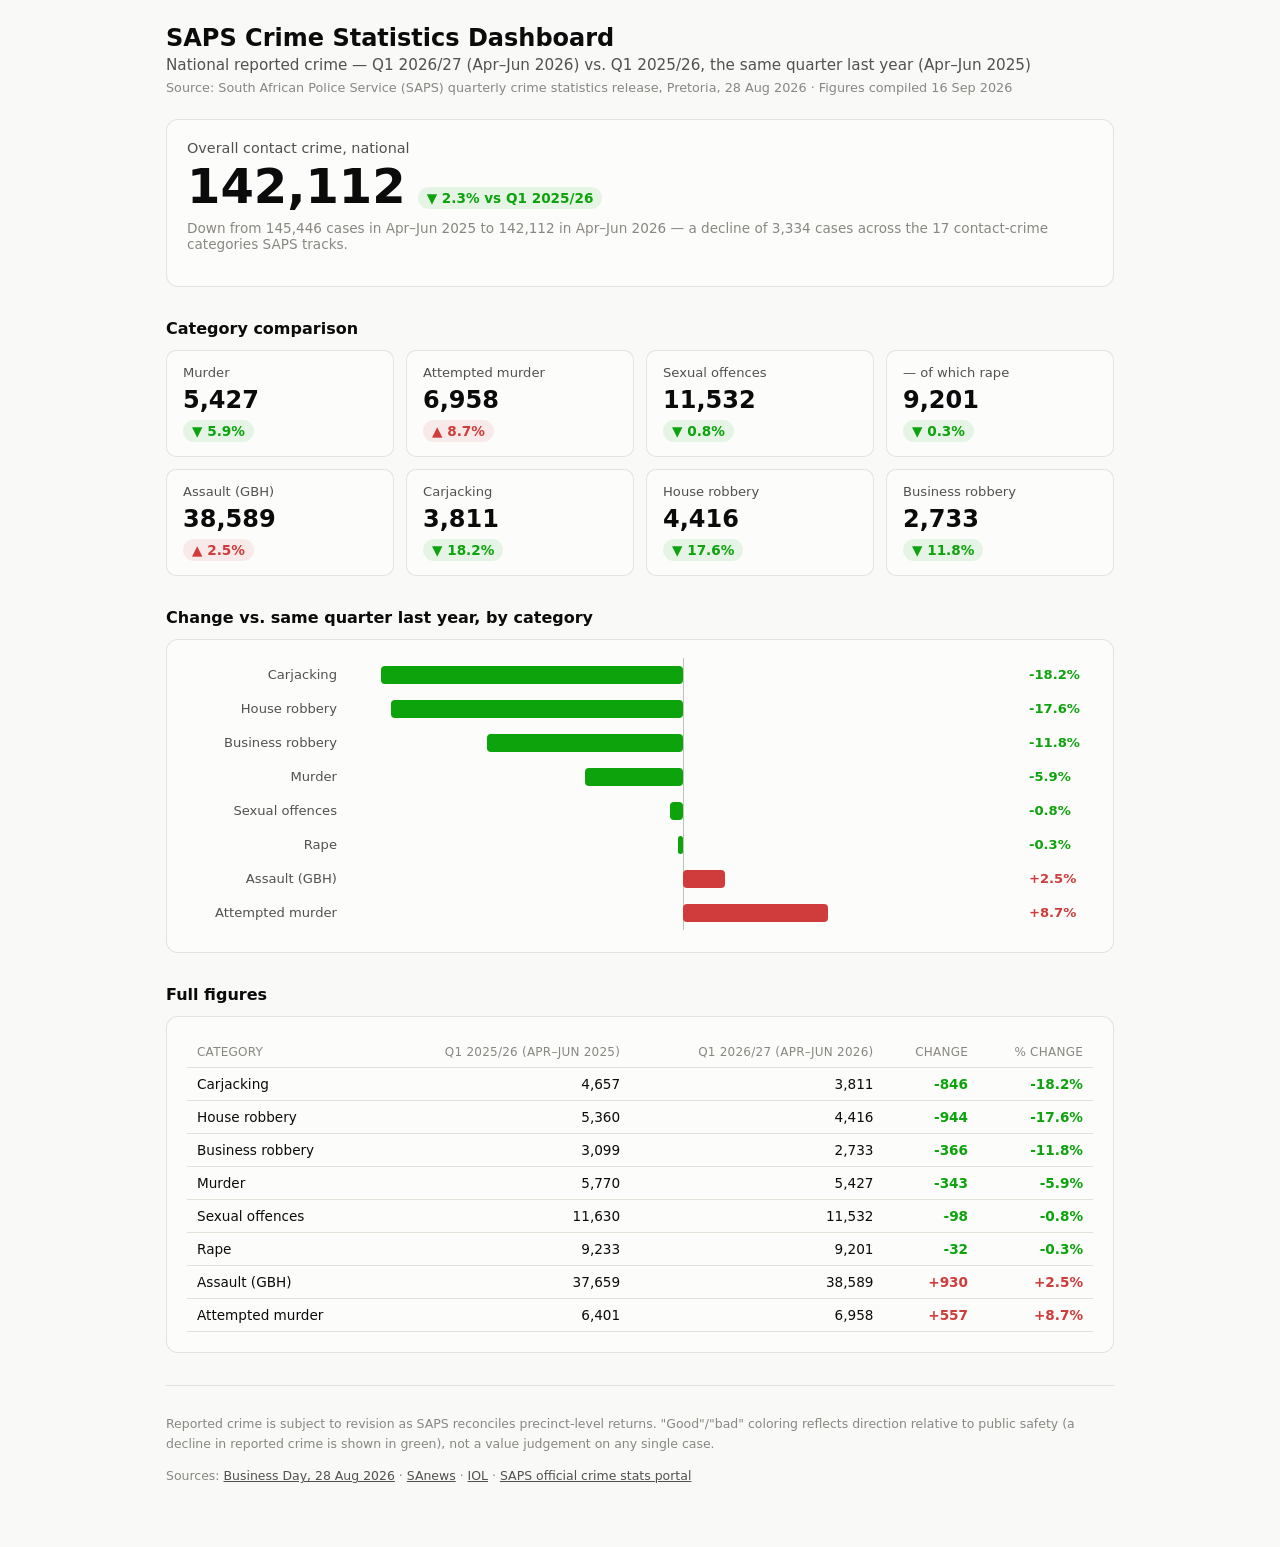
==== crime-stats-dashboard.html @ f5f505ee "Add SAPS crime statistics dashboard (Q1 2026/27 vs Q1 2025/26) Static HTML dashboard comparing natio" ====
<!DOCTYPE html>
<html lang="en">
<head>
<meta charset="UTF-8">
<meta name="viewport" content="width=device-width, initial-scale=1.0">
<title>SAPS Crime Stats Dashboard</title>
<style>
  :root {
    color-scheme: light;
    --surface-1:      #fcfcfb;
    --page-plane:     #f9f9f7;
    --text-primary:   #0b0b0b;
    --text-secondary: #52514e;
    --text-muted:     #898781;
    --gridline:       #e1e0d9;
    --baseline:       #c3c2b7;
    --border:         rgba(11,11,11,0.10);
    --good:           #0ca30c;
    --good-bg:        rgba(12,163,12,0.09);
    --critical:       #d03b3b;
    --critical-bg:    rgba(208,59,59,0.09);
    --accent:         #2a78d6;
  }
  @media (prefers-color-scheme: dark) {
    :root:where(:not([data-theme="light"])) {
      color-scheme: dark;
      --surface-1:      #1a1a19;
      --page-plane:     #0d0d0d;
      --text-primary:   #ffffff;
      --text-secondary: #c3c2b7;
      --text-muted:     #898781;
      --gridline:       #2c2c2a;
      --baseline:       #383835;
      --border:         rgba(255,255,255,0.10);
      --good:           #0ca30c;
      --good-bg:        rgba(12,163,12,0.14);
      --critical:       #e66767;
      --critical-bg:    rgba(230,103,103,0.14);
      --accent:         #3987e5;
    }
  }
  :root[data-theme="dark"] {
    color-scheme: dark;
    --surface-1:      #1a1a19;
    --page-plane:     #0d0d0d;
    --text-primary:   #ffffff;
    --text-secondary: #c3c2b7;
    --text-muted:     #898781;
    --gridline:       #2c2c2a;
    --baseline:       #383835;
    --border:         rgba(255,255,255,0.10);
    --good:           #0ca30c;
    --good-bg:        rgba(12,163,12,0.14);
    --critical:       #e66767;
    --critical-bg:    rgba(230,103,103,0.14);
    --accent:         #3987e5;
  }

  * { box-sizing: border-box; }
  body {
    margin: 0;
    background: var(--page-plane);
    color: var(--text-primary);
    font-family: system-ui, -apple-system, "Segoe UI", sans-serif;
    -webkit-font-smoothing: antialiased;
  }
  .wrap {
    max-width: 980px;
    margin: 0 auto;
    padding: 24px 16px 48px;
  }
  header { margin-bottom: 24px; }
  h1 { font-size: 1.5rem; font-weight: 600; margin: 0 0 4px; }
  .subtitle { color: var(--text-secondary); font-size: 0.95rem; margin: 0; }
  .meta { color: var(--text-muted); font-size: 0.8rem; margin-top: 6px; }

  .card {
    background: var(--surface-1);
    border: 1px solid var(--border);
    border-radius: 12px;
    padding: 20px;
    margin-bottom: 20px;
  }

  .hero-label { color: var(--text-secondary); font-size: 0.9rem; margin: 0 0 6px; }
  .hero-value { font-size: 3rem; font-weight: 600; line-height: 1; margin: 0; }
  .hero-row { display: flex; align-items: baseline; gap: 12px; flex-wrap: wrap; }
  .badge {
    display: inline-flex;
    align-items: center;
    gap: 4px;
    font-size: 0.85rem;
    font-weight: 600;
    padding: 3px 9px;
    border-radius: 999px;
  }
  .badge.good { color: var(--good); background: var(--good-bg); }
  .badge.critical { color: var(--critical); background: var(--critical-bg); }
  .hero-note { color: var(--text-muted); font-size: 0.85rem; margin-top: 10px; }

  .section-title {
    font-size: 1rem;
    font-weight: 600;
    margin: 32px 0 12px;
  }

  .tile-grid {
    display: grid;
    grid-template-columns: repeat(auto-fit, minmax(200px, 1fr));
    gap: 12px;
  }
  .tile {
    background: var(--surface-1);
    border: 1px solid var(--border);
    border-radius: 10px;
    padding: 14px 16px;
  }
  .tile-label { font-size: 0.82rem; color: var(--text-secondary); margin: 0 0 6px; }
  .tile-value { font-size: 1.5rem; font-weight: 600; margin: 0 0 6px; }

  .chart-card { overflow-x: auto; }
  .bar-row {
    display: grid;
    grid-template-columns: 150px 1fr 64px;
    align-items: center;
    gap: 10px;
    min-height: 30px;
    margin-bottom: 4px;
  }
  .bar-row .cat {
    font-size: 0.82rem;
    color: var(--text-secondary);
    text-align: right;
    white-space: nowrap;
    overflow: hidden;
    text-overflow: ellipsis;
  }
  .bar-track {
    position: relative;
    height: 22px;
    background: transparent;
  }
  .bar-baseline {
    position: absolute;
    left: 50%;
    top: -6px;
    bottom: -6px;
    width: 1px;
    background: var(--baseline);
  }
  .bar-fill {
    position: absolute;
    top: 2px;
    bottom: 2px;
    border-radius: 4px;
  }
  .bar-fill.good { background: var(--good); }
  .bar-fill.critical { background: var(--critical); }
  .bar-row .pct {
    font-size: 0.82rem;
    font-weight: 600;
    font-variant-numeric: tabular-nums;
  }
  .pct.good { color: var(--good); }
  .pct.critical { color: var(--critical); }

  table {
    width: 100%;
    border-collapse: collapse;
    font-size: 0.85rem;
  }
  th, td {
    text-align: right;
    padding: 8px 10px;
    border-bottom: 1px solid var(--gridline);
    font-variant-numeric: tabular-nums;
  }
  th:first-child, td:first-child { text-align: left; font-variant-numeric: normal; }
  th {
    color: var(--text-muted);
    font-weight: 500;
    font-size: 0.75rem;
    text-transform: uppercase;
    letter-spacing: 0.02em;
  }
  td.dir-good { color: var(--good); font-weight: 600; }
  td.dir-critical { color: var(--critical); font-weight: 600; }

  footer {
    margin-top: 32px;
    padding-top: 16px;
    border-top: 1px solid var(--gridline);
    color: var(--text-muted);
    font-size: 0.78rem;
    line-height: 1.6;
  }
  footer a { color: var(--text-secondary); }
</style>
</head>
<body>
<div class="wrap">
  <header>
    <h1>SAPS Crime Statistics Dashboard</h1>
    <p class="subtitle">National reported crime — Q1 2026/27 (Apr–Jun 2026) vs. Q1 2025/26, the same quarter last year (Apr–Jun 2025)</p>
    <p class="meta">Source: South African Police Service (SAPS) quarterly crime statistics release, Pretoria, 28 Aug 2026 · Figures compiled 16 Sep 2026</p>
  </header>

  <div class="card">
    <p class="hero-label">Overall contact crime, national</p>
    <div class="hero-row">
      <p class="hero-value">142,112</p>
      <span class="badge good">▼ 2.3% vs Q1 2025/26</span>
    </div>
    <p class="hero-note">Down from 145,446 cases in Apr–Jun 2025 to 142,112 in Apr–Jun 2026 — a decline of 3,334 cases across the 17 contact-crime categories SAPS tracks.</p>
  </div>

  <p class="section-title">Category comparison</p>
  <div class="tile-grid">
    <div class="tile">
      <p class="tile-label">Murder</p>
      <p class="tile-value">5,427</p>
      <span class="badge good">▼ 5.9%</span>
    </div>
    <div class="tile">
      <p class="tile-label">Attempted murder</p>
      <p class="tile-value">6,958</p>
      <span class="badge critical">▲ 8.7%</span>
    </div>
    <div class="tile">
      <p class="tile-label">Sexual offences</p>
      <p class="tile-value">11,532</p>
      <span class="badge good">▼ 0.8%</span>
    </div>
    <div class="tile">
      <p class="tile-label">— of which rape</p>
      <p class="tile-value">9,201</p>
      <span class="badge good">▼ 0.3%</span>
    </div>
    <div class="tile">
      <p class="tile-label">Assault (GBH)</p>
      <p class="tile-value">38,589</p>
      <span class="badge critical">▲ 2.5%</span>
    </div>
    <div class="tile">
      <p class="tile-label">Carjacking</p>
      <p class="tile-value">3,811</p>
      <span class="badge good">▼ 18.2%</span>
    </div>
    <div class="tile">
      <p class="tile-label">House robbery</p>
      <p class="tile-value">4,416</p>
      <span class="badge good">▼ 17.6%</span>
    </div>
    <div class="tile">
      <p class="tile-label">Business robbery</p>
      <p class="tile-value">2,733</p>
      <span class="badge good">▼ 11.8%</span>
    </div>
  </div>

  <p class="section-title">Change vs. same quarter last year, by category</p>
  <div class="card chart-card" role="img" aria-label="Diverging bar chart of percentage change in each crime category, Q1 2026/27 vs Q1 2025/26. Carjacking down 18.2%, house robbery down 17.6%, business robbery down 11.8%, murder down 5.9%, sexual offences down 0.8%, rape down 0.3%, assault GBH up 2.5%, attempted murder up 8.7%.">
    <div id="chart"></div>
  </div>

  <p class="section-title">Full figures</p>
  <div class="card" style="overflow-x:auto;">
    <table>
      <thead>
        <tr>
          <th>Category</th>
          <th>Q1 2025/26 (Apr–Jun 2025)</th>
          <th>Q1 2026/27 (Apr–Jun 2026)</th>
          <th>Change</th>
          <th>% change</th>
        </tr>
      </thead>
      <tbody id="table-body"></tbody>
    </table>
  </div>

  <footer>
    <p>Reported crime is subject to revision as SAPS reconciles precinct-level returns. "Good"/"bad" coloring reflects direction relative to public safety (a decline in reported crime is shown in green), not a value judgement on any single case.</p>
    <p>Sources:
      <a href="https://www.businessday.co.za/news/2026-08-28-murder-cases-fall-by-59-in-first-quarter/" target="_blank" rel="noopener">Business Day, 28 Aug 2026</a> ·
      <a href="https://www.sanews.gov.za/south-africa/crime-stats-show-areas-progress-criminal-threats-remain" target="_blank" rel="noopener">SAnews</a> ·
      <a href="https://iol.co.za/news/south-africa/kwazulu-natal/2026-08-28-saps-crime-stats-carjackings-and-robberies-decline-gbvf-rises/" target="_blank" rel="noopener">IOL</a> ·
      <a href="https://www.saps.gov.za/services/crimestats.php" target="_blank" rel="noopener">SAPS official crime stats portal</a>
    </p>
  </footer>
</div>

<script>
  var data = [
    { cat: "Carjacking",        q1: 4657,  q2: 3811,  pct: -18.2, dir: "good" },
    { cat: "House robbery",     q1: 5360,  q2: 4416,  pct: -17.6, dir: "good" },
    { cat: "Business robbery",  q1: 3099,  q2: 2733,  pct: -11.8, dir: "good" },
    { cat: "Murder",            q1: 5770,  q2: 5427,  pct: -5.9,  dir: "good" },
    { cat: "Sexual offences",   q1: 11630, q2: 11532, pct: -0.8,  dir: "good" },
    { cat: "Rape",              q1: 9233,  q2: 9201,  pct: -0.3,  dir: "good" },
    { cat: "Assault (GBH)",     q1: 37659, q2: 38589, pct: 2.5,   dir: "critical" },
    { cat: "Attempted murder",  q1: 6401,  q2: 6958,  pct: 8.7,   dir: "critical" }
  ];

  var maxAbs = Math.max.apply(null, data.map(function (d) { return Math.abs(d.pct); }));
  var chart = document.getElementById("chart");
  var tbody = document.getElementById("table-body");

  data.forEach(function (d) {
    var halfWidth = (Math.abs(d.pct) / maxAbs) * 45;
    var row = document.createElement("div");
    row.className = "bar-row";

    var cat = document.createElement("div");
    cat.className = "cat";
    cat.textContent = d.cat;
    row.appendChild(cat);

    var track = document.createElement("div");
    track.className = "bar-track";

    var baseline = document.createElement("div");
    baseline.className = "bar-baseline";
    track.appendChild(baseline);

    var fill = document.createElement("div");
    fill.className = "bar-fill " + d.dir;
    if (d.pct < 0) {
      fill.style.right = "50%";
      fill.style.width = halfWidth + "%";
    } else {
      fill.style.left = "50%";
      fill.style.width = halfWidth + "%";
    }
    track.appendChild(fill);
    row.appendChild(track);

    var pct = document.createElement("div");
    pct.className = "pct " + d.dir;
    pct.textContent = (d.pct > 0 ? "+" : "") + d.pct.toFixed(1) + "%";
    row.appendChild(pct);

    chart.appendChild(row);

    var tr = document.createElement("tr");
    tr.innerHTML =
      "<td>" + d.cat + "</td>" +
      "<td>" + d.q1.toLocaleString("en-ZA") + "</td>" +
      "<td>" + d.q2.toLocaleString("en-ZA") + "</td>" +
      "<td class='dir-" + d.dir + "'>" + (d.q2 - d.q1 >= 0 ? "+" : "") + (d.q2 - d.q1).toLocaleString("en-ZA") + "</td>" +
      "<td class='dir-" + d.dir + "'>" + (d.pct > 0 ? "+" : "") + d.pct.toFixed(1) + "%</td>";
    tbody.appendChild(tr);
  });
</script>
</body>
</html>
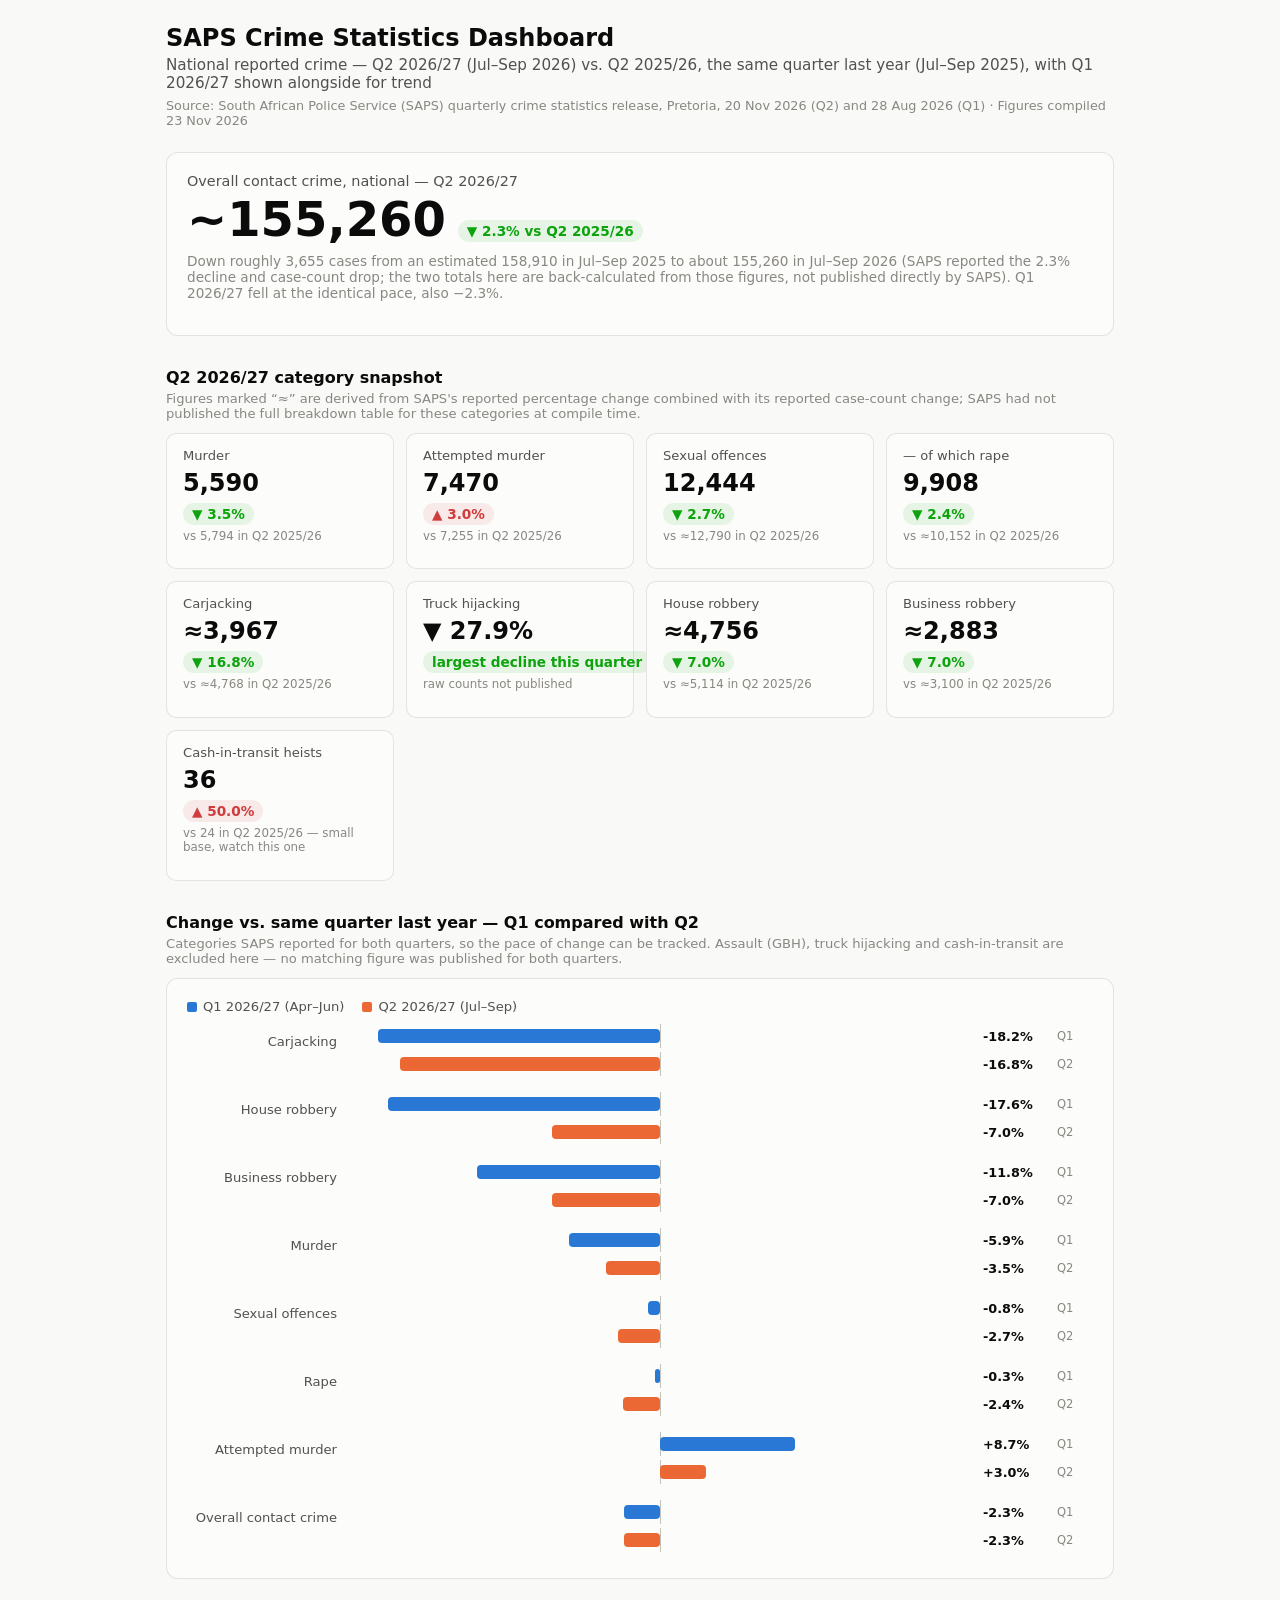
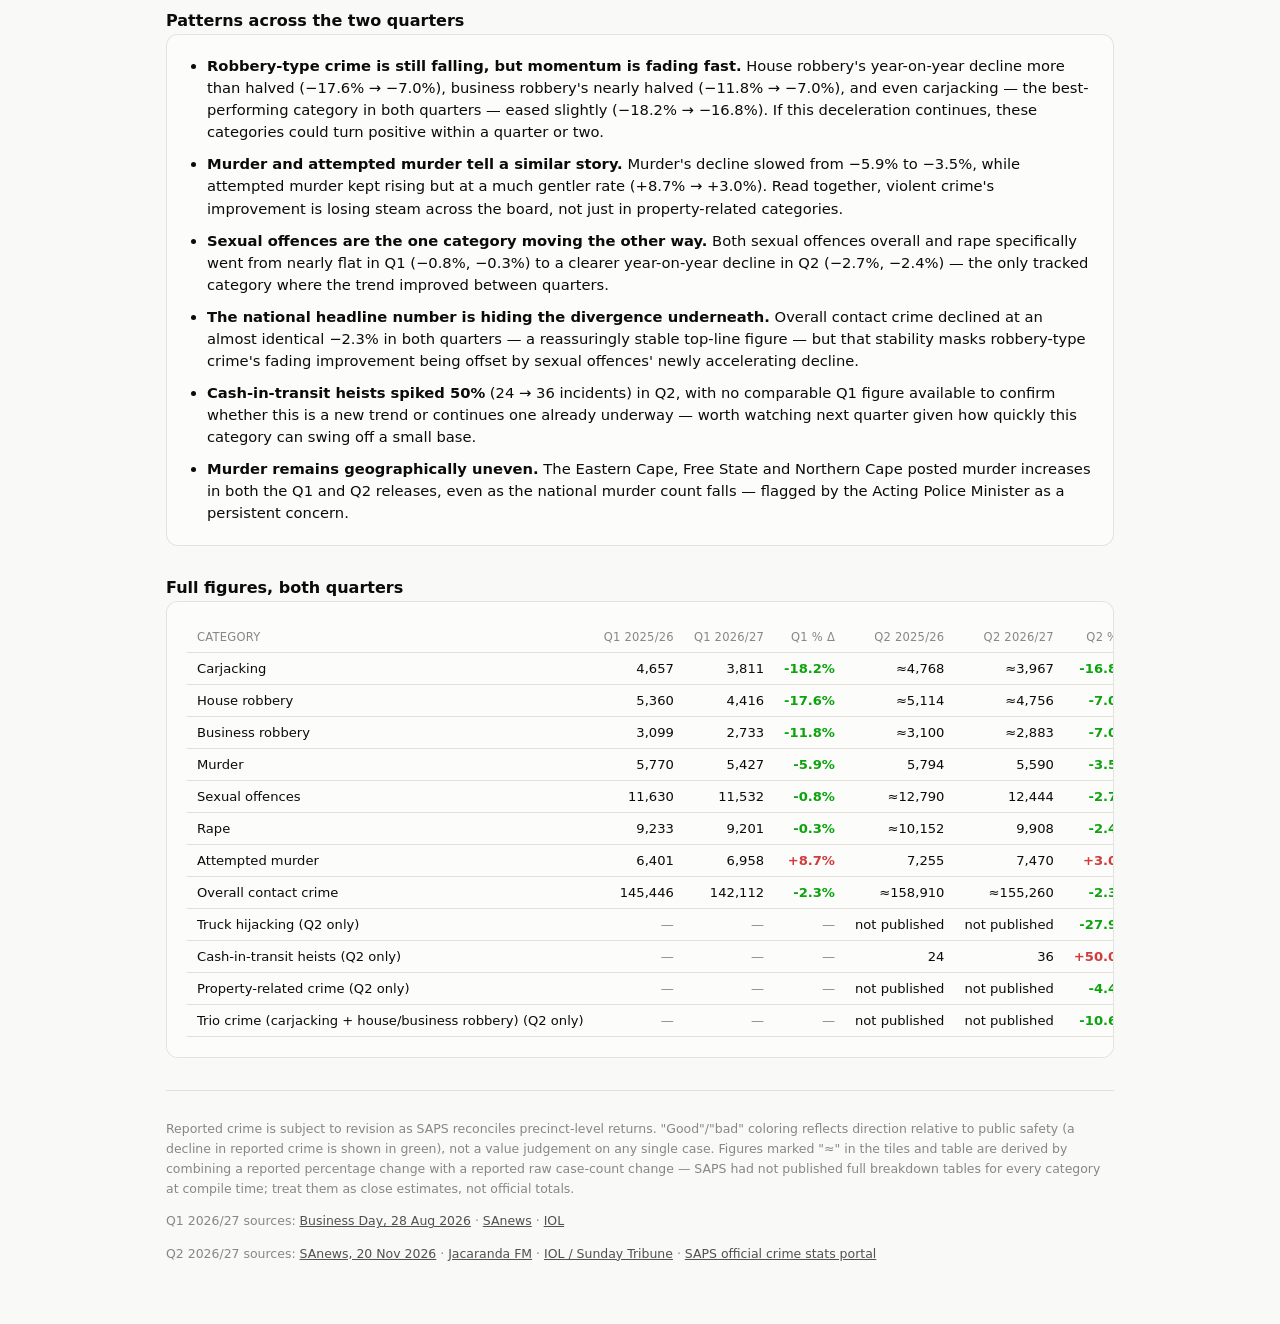
==== commit 9c2701d2: "Add Q2 2026/27 crime stats and quarter-over-quarter pattern analysis Updates the dashboard with SAPS" ====
--- a/crime-stats-dashboard.html
+++ b/crime-stats-dashboard.html
@@ -19,7 +19,8 @@
     --good-bg:        rgba(12,163,12,0.09);
     --critical:       #d03b3b;
     --critical-bg:    rgba(208,59,59,0.09);
-    --accent:         #2a78d6;
+    --series-q1:       #2a78d6;
+    --series-q2:       #eb6834;
   }
   @media (prefers-color-scheme: dark) {
     :root:where(:not([data-theme="light"])) {
@@ -36,7 +37,8 @@
       --good-bg:        rgba(12,163,12,0.14);
       --critical:       #e66767;
       --critical-bg:    rgba(230,103,103,0.14);
-      --accent:         #3987e5;
+      --series-q1:       #3987e5;
+      --series-q2:       #d95926;
     }
   }
   :root[data-theme="dark"] {
@@ -53,7 +55,8 @@
     --good-bg:        rgba(12,163,12,0.14);
     --critical:       #e66767;
     --critical-bg:    rgba(230,103,103,0.14);
-    --accent:         #3987e5;
+    --series-q1:       #3987e5;
+    --series-q2:       #d95926;
   }
 
   * { box-sizing: border-box; }
@@ -93,6 +96,7 @@
     font-weight: 600;
     padding: 3px 9px;
     border-radius: 999px;
+    white-space: nowrap;
   }
   .badge.good { color: var(--good); background: var(--good-bg); }
   .badge.critical { color: var(--critical); background: var(--critical-bg); }
@@ -101,8 +105,9 @@
   .section-title {
     font-size: 1rem;
     font-weight: 600;
-    margin: 32px 0 12px;
-  }
+    margin: 32px 0 4px;
+  }
+  .section-note { color: var(--text-muted); font-size: 0.82rem; margin: 0 0 12px; }
 
   .tile-grid {
     display: grid;
@@ -117,74 +122,102 @@
   }
   .tile-label { font-size: 0.82rem; color: var(--text-secondary); margin: 0 0 6px; }
   .tile-value { font-size: 1.5rem; font-weight: 600; margin: 0 0 6px; }
+  .tile-sub { color: var(--text-muted); font-size: 0.74rem; margin-top: 4px; }
+
+  .legend {
+    display: flex;
+    gap: 18px;
+    font-size: 0.82rem;
+    color: var(--text-secondary);
+    margin-bottom: 14px;
+  }
+  .legend-item { display: flex; align-items: center; gap: 6px; }
+  .legend-swatch { width: 10px; height: 10px; border-radius: 2px; }
+  .legend-swatch.q1 { background: var(--series-q1); }
+  .legend-swatch.q2 { background: var(--series-q2); }
 
   .chart-card { overflow-x: auto; }
-  .bar-row {
+  .bar-group { margin-bottom: 14px; }
+  .bar-group:last-child { margin-bottom: 0; }
+  .bar-line {
     display: grid;
-    grid-template-columns: 150px 1fr 64px;
+    grid-template-columns: 150px 1fr 64px 36px;
     align-items: center;
     gap: 10px;
-    min-height: 30px;
-    margin-bottom: 4px;
-  }
-  .bar-row .cat {
+    min-height: 22px;
+  }
+  .bar-line + .bar-line { margin-top: 2px; }
+  .bar-line .cat {
     font-size: 0.82rem;
     color: var(--text-secondary);
     text-align: right;
     white-space: nowrap;
     overflow: hidden;
     text-overflow: ellipsis;
-  }
+    grid-row: span 2;
+    align-self: center;
+  }
+  .bar-line.second .cat { visibility: hidden; }
   .bar-track {
     position: relative;
-    height: 22px;
-    background: transparent;
+    height: 16px;
   }
   .bar-baseline {
     position: absolute;
     left: 50%;
-    top: -6px;
-    bottom: -6px;
+    top: -4px;
+    bottom: -4px;
     width: 1px;
     background: var(--baseline);
   }
   .bar-fill {
     position: absolute;
-    top: 2px;
-    bottom: 2px;
+    top: 1px;
+    bottom: 1px;
     border-radius: 4px;
   }
-  .bar-fill.good { background: var(--good); }
-  .bar-fill.critical { background: var(--critical); }
-  .bar-row .pct {
-    font-size: 0.82rem;
+  .bar-fill.q1 { background: var(--series-q1); }
+  .bar-fill.q2 { background: var(--series-q2); }
+  .bar-line .pct {
+    font-size: 0.8rem;
     font-weight: 600;
     font-variant-numeric: tabular-nums;
-  }
-  .pct.good { color: var(--good); }
-  .pct.critical { color: var(--critical); }
+    color: var(--text-primary);
+  }
+  .bar-line .tag {
+    font-size: 0.72rem;
+    color: var(--text-muted);
+  }
+
+  .analysis ul { margin: 0; padding-left: 20px; }
+  .analysis li { margin-bottom: 10px; line-height: 1.5; font-size: 0.92rem; }
+  .analysis li:last-child { margin-bottom: 0; }
+  .analysis strong { color: var(--text-primary); }
 
   table {
     width: 100%;
     border-collapse: collapse;
-    font-size: 0.85rem;
+    font-size: 0.82rem;
   }
   th, td {
     text-align: right;
     padding: 8px 10px;
     border-bottom: 1px solid var(--gridline);
     font-variant-numeric: tabular-nums;
+    white-space: nowrap;
   }
   th:first-child, td:first-child { text-align: left; font-variant-numeric: normal; }
   th {
     color: var(--text-muted);
     font-weight: 500;
-    font-size: 0.75rem;
+    font-size: 0.72rem;
     text-transform: uppercase;
     letter-spacing: 0.02em;
   }
+  th.grp-q1, th.grp-q2 { border-bottom-color: var(--gridline); }
   td.dir-good { color: var(--good); font-weight: 600; }
   td.dir-critical { color: var(--critical); font-weight: 600; }
+  td.na { color: var(--text-muted); font-weight: 400; }
 
   footer {
     margin-top: 32px;
@@ -201,78 +234,112 @@
 <div class="wrap">
   <header>
     <h1>SAPS Crime Statistics Dashboard</h1>
-    <p class="subtitle">National reported crime — Q1 2026/27 (Apr–Jun 2026) vs. Q1 2025/26, the same quarter last year (Apr–Jun 2025)</p>
-    <p class="meta">Source: South African Police Service (SAPS) quarterly crime statistics release, Pretoria, 28 Aug 2026 · Figures compiled 16 Sep 2026</p>
+    <p class="subtitle">National reported crime — Q2 2026/27 (Jul–Sep 2026) vs. Q2 2025/26, the same quarter last year (Jul–Sep 2025), with Q1 2026/27 shown alongside for trend</p>
+    <p class="meta">Source: South African Police Service (SAPS) quarterly crime statistics release, Pretoria, 20 Nov 2026 (Q2) and 28 Aug 2026 (Q1) · Figures compiled 23 Nov 2026</p>
   </header>
 
   <div class="card">
-    <p class="hero-label">Overall contact crime, national</p>
+    <p class="hero-label">Overall contact crime, national — Q2 2026/27</p>
     <div class="hero-row">
-      <p class="hero-value">142,112</p>
-      <span class="badge good">▼ 2.3% vs Q1 2025/26</span>
-    </div>
-    <p class="hero-note">Down from 145,446 cases in Apr–Jun 2025 to 142,112 in Apr–Jun 2026 — a decline of 3,334 cases across the 17 contact-crime categories SAPS tracks.</p>
+      <p class="hero-value">~155,260</p>
+      <span class="badge good">▼ 2.3% vs Q2 2025/26</span>
+    </div>
+    <p class="hero-note">Down roughly 3,655 cases from an estimated 158,910 in Jul–Sep 2025 to about 155,260 in Jul–Sep 2026 (SAPS reported the 2.3% decline and case-count drop; the two totals here are back-calculated from those figures, not published directly by SAPS). Q1 2026/27 fell at the identical pace, also −2.3%.</p>
   </div>
 
-  <p class="section-title">Category comparison</p>
+  <p class="section-title">Q2 2026/27 category snapshot</p>
+  <p class="section-note">Figures marked “≈” are derived from SAPS's reported percentage change combined with its reported case-count change; SAPS had not published the full breakdown table for these categories at compile time.</p>
   <div class="tile-grid">
     <div class="tile">
       <p class="tile-label">Murder</p>
-      <p class="tile-value">5,427</p>
-      <span class="badge good">▼ 5.9%</span>
+      <p class="tile-value">5,590</p>
+      <span class="badge good">▼ 3.5%</span>
+      <p class="tile-sub">vs 5,794 in Q2 2025/26</p>
     </div>
     <div class="tile">
       <p class="tile-label">Attempted murder</p>
-      <p class="tile-value">6,958</p>
-      <span class="badge critical">▲ 8.7%</span>
+      <p class="tile-value">7,470</p>
+      <span class="badge critical">▲ 3.0%</span>
+      <p class="tile-sub">vs 7,255 in Q2 2025/26</p>
     </div>
     <div class="tile">
       <p class="tile-label">Sexual offences</p>
-      <p class="tile-value">11,532</p>
-      <span class="badge good">▼ 0.8%</span>
+      <p class="tile-value">12,444</p>
+      <span class="badge good">▼ 2.7%</span>
+      <p class="tile-sub">vs ≈12,790 in Q2 2025/26</p>
     </div>
     <div class="tile">
       <p class="tile-label">— of which rape</p>
-      <p class="tile-value">9,201</p>
-      <span class="badge good">▼ 0.3%</span>
-    </div>
-    <div class="tile">
-      <p class="tile-label">Assault (GBH)</p>
-      <p class="tile-value">38,589</p>
-      <span class="badge critical">▲ 2.5%</span>
+      <p class="tile-value">9,908</p>
+      <span class="badge good">▼ 2.4%</span>
+      <p class="tile-sub">vs ≈10,152 in Q2 2025/26</p>
     </div>
     <div class="tile">
       <p class="tile-label">Carjacking</p>
-      <p class="tile-value">3,811</p>
-      <span class="badge good">▼ 18.2%</span>
+      <p class="tile-value">≈3,967</p>
+      <span class="badge good">▼ 16.8%</span>
+      <p class="tile-sub">vs ≈4,768 in Q2 2025/26</p>
+    </div>
+    <div class="tile">
+      <p class="tile-label">Truck hijacking</p>
+      <p class="tile-value">▼ 27.9%</p>
+      <span class="badge good">largest decline this quarter</span>
+      <p class="tile-sub">raw counts not published</p>
     </div>
     <div class="tile">
       <p class="tile-label">House robbery</p>
-      <p class="tile-value">4,416</p>
-      <span class="badge good">▼ 17.6%</span>
+      <p class="tile-value">≈4,756</p>
+      <span class="badge good">▼ 7.0%</span>
+      <p class="tile-sub">vs ≈5,114 in Q2 2025/26</p>
     </div>
     <div class="tile">
       <p class="tile-label">Business robbery</p>
-      <p class="tile-value">2,733</p>
-      <span class="badge good">▼ 11.8%</span>
+      <p class="tile-value">≈2,883</p>
+      <span class="badge good">▼ 7.0%</span>
+      <p class="tile-sub">vs ≈3,100 in Q2 2025/26</p>
+    </div>
+    <div class="tile">
+      <p class="tile-label">Cash-in-transit heists</p>
+      <p class="tile-value">36</p>
+      <span class="badge critical">▲ 50.0%</span>
+      <p class="tile-sub">vs 24 in Q2 2025/26 — small base, watch this one</p>
     </div>
   </div>
 
-  <p class="section-title">Change vs. same quarter last year, by category</p>
-  <div class="card chart-card" role="img" aria-label="Diverging bar chart of percentage change in each crime category, Q1 2026/27 vs Q1 2025/26. Carjacking down 18.2%, house robbery down 17.6%, business robbery down 11.8%, murder down 5.9%, sexual offences down 0.8%, rape down 0.3%, assault GBH up 2.5%, attempted murder up 8.7%.">
+  <p class="section-title">Change vs. same quarter last year — Q1 compared with Q2</p>
+  <p class="section-note">Categories SAPS reported for both quarters, so the pace of change can be tracked. Assault (GBH), truck hijacking and cash-in-transit are excluded here — no matching figure was published for both quarters.</p>
+  <div class="card chart-card" role="img" aria-label="Grouped diverging bar chart comparing percentage change versus the same quarter a year earlier, for Q1 2026/27 and Q2 2026/27, across eight crime categories. In most categories the decline eased between Q1 and Q2: carjacking -18.2% to -16.8%, house robbery -17.6% to -7.0%, business robbery -11.8% to -7.0%, murder -5.9% to -3.5%, attempted murder's increase slowed from +8.7% to +3.0%, and overall contact crime held steady at -2.3% both quarters. Sexual offences and rape moved the other way, from near-flat in Q1 to a clearer decline in Q2.">
+    <div class="legend">
+      <span class="legend-item"><span class="legend-swatch q1"></span>Q1 2026/27 (Apr–Jun)</span>
+      <span class="legend-item"><span class="legend-swatch q2"></span>Q2 2026/27 (Jul–Sep)</span>
+    </div>
     <div id="chart"></div>
   </div>
 
-  <p class="section-title">Full figures</p>
+  <p class="section-title">Patterns across the two quarters</p>
+  <div class="card analysis">
+    <ul>
+      <li><strong>Robbery-type crime is still falling, but momentum is fading fast.</strong> House robbery's year-on-year decline more than halved (−17.6% → −7.0%), business robbery's nearly halved (−11.8% → −7.0%), and even carjacking — the best-performing category in both quarters — eased slightly (−18.2% → −16.8%). If this deceleration continues, these categories could turn positive within a quarter or two.</li>
+      <li><strong>Murder and attempted murder tell a similar story.</strong> Murder's decline slowed from −5.9% to −3.5%, while attempted murder kept rising but at a much gentler rate (+8.7% → +3.0%). Read together, violent crime's improvement is losing steam across the board, not just in property-related categories.</li>
+      <li><strong>Sexual offences are the one category moving the other way.</strong> Both sexual offences overall and rape specifically went from nearly flat in Q1 (−0.8%, −0.3%) to a clearer year-on-year decline in Q2 (−2.7%, −2.4%) — the only tracked category where the trend improved between quarters.</li>
+      <li><strong>The national headline number is hiding the divergence underneath.</strong> Overall contact crime declined at an almost identical −2.3% in both quarters — a reassuringly stable top-line figure — but that stability masks robbery-type crime's fading improvement being offset by sexual offences' newly accelerating decline.</li>
+      <li><strong>Cash-in-transit heists spiked 50%</strong> (24 → 36 incidents) in Q2, with no comparable Q1 figure available to confirm whether this is a new trend or continues one already underway — worth watching next quarter given how quickly this category can swing off a small base.</li>
+      <li><strong>Murder remains geographically uneven.</strong> The Eastern Cape, Free State and Northern Cape posted murder increases in both the Q1 and Q2 releases, even as the national murder count falls — flagged by the Acting Police Minister as a persistent concern.</li>
+    </ul>
+  </div>
+
+  <p class="section-title">Full figures, both quarters</p>
   <div class="card" style="overflow-x:auto;">
     <table>
       <thead>
         <tr>
           <th>Category</th>
-          <th>Q1 2025/26 (Apr–Jun 2025)</th>
-          <th>Q1 2026/27 (Apr–Jun 2026)</th>
-          <th>Change</th>
-          <th>% change</th>
+          <th class="grp-q1">Q1 2025/26</th>
+          <th class="grp-q1">Q1 2026/27</th>
+          <th class="grp-q1">Q1 % Δ</th>
+          <th class="grp-q2">Q2 2025/26</th>
+          <th class="grp-q2">Q2 2026/27</th>
+          <th class="grp-q2">Q2 % Δ</th>
         </tr>
       </thead>
       <tbody id="table-body"></tbody>
@@ -280,75 +347,124 @@
   </div>
 
   <footer>
-    <p>Reported crime is subject to revision as SAPS reconciles precinct-level returns. "Good"/"bad" coloring reflects direction relative to public safety (a decline in reported crime is shown in green), not a value judgement on any single case.</p>
-    <p>Sources:
+    <p>Reported crime is subject to revision as SAPS reconciles precinct-level returns. "Good"/"bad" coloring reflects direction relative to public safety (a decline in reported crime is shown in green), not a value judgement on any single case. Figures marked "≈" in the tiles and table are derived by combining a reported percentage change with a reported raw case-count change — SAPS had not published full breakdown tables for every category at compile time; treat them as close estimates, not official totals.</p>
+    <p>Q1 2026/27 sources:
       <a href="https://www.businessday.co.za/news/2026-08-28-murder-cases-fall-by-59-in-first-quarter/" target="_blank" rel="noopener">Business Day, 28 Aug 2026</a> ·
       <a href="https://www.sanews.gov.za/south-africa/crime-stats-show-areas-progress-criminal-threats-remain" target="_blank" rel="noopener">SAnews</a> ·
-      <a href="https://iol.co.za/news/south-africa/kwazulu-natal/2026-08-28-saps-crime-stats-carjackings-and-robberies-decline-gbvf-rises/" target="_blank" rel="noopener">IOL</a> ·
+      <a href="https://iol.co.za/news/south-africa/kwazulu-natal/2026-08-28-saps-crime-stats-carjackings-and-robberies-decline-gbvf-rises/" target="_blank" rel="noopener">IOL</a>
+    </p>
+    <p>Q2 2026/27 sources:
+      <a href="https://www.sanews.gov.za/south-africa/saps-records-decline-most-violent-crime-categories-murder-remains-too-high" target="_blank" rel="noopener">SAnews, 20 Nov 2026</a> ·
+      <a href="https://www.jacarandafm.com/news/news/sa-records-5590-murders-9908-rape-casesr/" target="_blank" rel="noopener">Jacaranda FM</a> ·
+      <a href="https://iol.co.za/sunday-tribune/news/2026-11-20-5-590-people-murdered-in-south-africa-during-second-quarter/" target="_blank" rel="noopener">IOL / Sunday Tribune</a> ·
       <a href="https://www.saps.gov.za/services/crimestats.php" target="_blank" rel="noopener">SAPS official crime stats portal</a>
     </p>
   </footer>
 </div>
 
 <script>
+  // pct values are SAPS-reported percentage changes; q1/q2 raw counts are
+  // officially reported where available, "~" flagged entries are derived
+  // (see footer note) and null means no matching figure was published.
   var data = [
-    { cat: "Carjacking",        q1: 4657,  q2: 3811,  pct: -18.2, dir: "good" },
-    { cat: "House robbery",     q1: 5360,  q2: 4416,  pct: -17.6, dir: "good" },
-    { cat: "Business robbery",  q1: 3099,  q2: 2733,  pct: -11.8, dir: "good" },
-    { cat: "Murder",            q1: 5770,  q2: 5427,  pct: -5.9,  dir: "good" },
-    { cat: "Sexual offences",   q1: 11630, q2: 11532, pct: -0.8,  dir: "good" },
-    { cat: "Rape",              q1: 9233,  q2: 9201,  pct: -0.3,  dir: "good" },
-    { cat: "Assault (GBH)",     q1: 37659, q2: 38589, pct: 2.5,   dir: "critical" },
-    { cat: "Attempted murder",  q1: 6401,  q2: 6958,  pct: 8.7,   dir: "critical" }
+    { cat: "Carjacking",        q1a: 4657,  q1b: 3811,  q1pct: -18.2, q2a: 4768,  q2b: 3967,  q2pct: -16.8, q2aDerived: true, q2bDerived: true },
+    { cat: "House robbery",     q1a: 5360,  q1b: 4416,  q1pct: -17.6, q2a: 5114,  q2b: 4756,  q2pct: -7.0,  q2aDerived: true, q2bDerived: true },
+    { cat: "Business robbery",  q1a: 3099,  q1b: 2733,  q1pct: -11.8, q2a: 3100,  q2b: 2883,  q2pct: -7.0,  q2aDerived: true, q2bDerived: true },
+    { cat: "Murder",            q1a: 5770,  q1b: 5427,  q1pct: -5.9,  q2a: 5794,  q2b: 5590,  q2pct: -3.5,  q2aDerived: false, q2bDerived: false },
+    { cat: "Sexual offences",   q1a: 11630, q1b: 11532, q1pct: -0.8,  q2a: 12790, q2b: 12444, q2pct: -2.7,  q2aDerived: true, q2bDerived: false },
+    { cat: "Rape",              q1a: 9233,  q1b: 9201,  q1pct: -0.3,  q2a: 10152, q2b: 9908,  q2pct: -2.4,  q2aDerived: true, q2bDerived: false },
+    { cat: "Attempted murder",  q1a: 6401,  q1b: 6958,  q1pct: 8.7,   q2a: 7255,  q2b: 7470,  q2pct: 3.0,   q2aDerived: false, q2bDerived: false },
+    { cat: "Overall contact crime", q1a: 145446, q1b: 142112, q1pct: -2.3, q2a: 158910, q2b: 155260, q2pct: -2.3, q2aDerived: true, q2bDerived: true }
   ];
 
-  var maxAbs = Math.max.apply(null, data.map(function (d) { return Math.abs(d.pct); }));
+  function dir(pct) { return pct > 0 ? "critical" : "good"; }
+  function fmtPct(pct) { return (pct > 0 ? "+" : "") + pct.toFixed(1) + "%"; }
+  function fmtNum(n) { return Math.round(n).toLocaleString("en-ZA"); }
+
+  var maxAbs = Math.max.apply(null, data.reduce(function (acc, d) {
+    return acc.concat([Math.abs(d.q1pct), Math.abs(d.q2pct)]);
+  }, []));
   var chart = document.getElementById("chart");
   var tbody = document.getElementById("table-body");
 
-  data.forEach(function (d) {
-    var halfWidth = (Math.abs(d.pct) / maxAbs) * 45;
-    var row = document.createElement("div");
-    row.className = "bar-row";
+  function makeBarLine(pct, seriesClass, seriesTag, isSecond) {
+    var line = document.createElement("div");
+    line.className = "bar-line" + (isSecond ? " second" : "");
 
     var cat = document.createElement("div");
     cat.className = "cat";
-    cat.textContent = d.cat;
-    row.appendChild(cat);
+    line.appendChild(cat);
 
     var track = document.createElement("div");
     track.className = "bar-track";
-
     var baseline = document.createElement("div");
     baseline.className = "bar-baseline";
     track.appendChild(baseline);
-
     var fill = document.createElement("div");
-    fill.className = "bar-fill " + d.dir;
-    if (d.pct < 0) {
-      fill.style.right = "50%";
-      fill.style.width = halfWidth + "%";
-    } else {
-      fill.style.left = "50%";
-      fill.style.width = halfWidth + "%";
-    }
+    fill.className = "bar-fill " + seriesClass;
+    var halfWidth = (Math.abs(pct) / maxAbs) * 45;
+    if (pct < 0) { fill.style.right = "50%"; fill.style.width = halfWidth + "%"; }
+    else { fill.style.left = "50%"; fill.style.width = halfWidth + "%"; }
     track.appendChild(fill);
-    row.appendChild(track);
-
-    var pct = document.createElement("div");
-    pct.className = "pct " + d.dir;
-    pct.textContent = (d.pct > 0 ? "+" : "") + d.pct.toFixed(1) + "%";
-    row.appendChild(pct);
-
-    chart.appendChild(row);
+    line.appendChild(track);
+
+    var pctEl = document.createElement("div");
+    pctEl.className = "pct";
+    pctEl.textContent = fmtPct(pct);
+    line.appendChild(pctEl);
+
+    var tag = document.createElement("div");
+    tag.className = "tag";
+    tag.textContent = seriesTag;
+    line.appendChild(tag);
+
+    return { line: line, catEl: cat };
+  }
+
+  data.forEach(function (d) {
+    var group = document.createElement("div");
+    group.className = "bar-group";
+
+    var row1 = makeBarLine(d.q1pct, "q1", "Q1", false);
+    row1.catEl.textContent = d.cat;
+    group.appendChild(row1.line);
+
+    var row2 = makeBarLine(d.q2pct, "q2", "Q2", true);
+    group.appendChild(row2.line);
+
+    chart.appendChild(group);
 
     var tr = document.createElement("tr");
+    var q2aCell = (d.q2aDerived ? "≈" : "") + fmtNum(d.q2a);
+    var q2bCell = (d.q2bDerived ? "≈" : "") + fmtNum(d.q2b);
     tr.innerHTML =
       "<td>" + d.cat + "</td>" +
-      "<td>" + d.q1.toLocaleString("en-ZA") + "</td>" +
-      "<td>" + d.q2.toLocaleString("en-ZA") + "</td>" +
-      "<td class='dir-" + d.dir + "'>" + (d.q2 - d.q1 >= 0 ? "+" : "") + (d.q2 - d.q1).toLocaleString("en-ZA") + "</td>" +
-      "<td class='dir-" + d.dir + "'>" + (d.pct > 0 ? "+" : "") + d.pct.toFixed(1) + "%</td>";
+      "<td>" + fmtNum(d.q1a) + "</td>" +
+      "<td>" + fmtNum(d.q1b) + "</td>" +
+      "<td class='dir-" + dir(d.q1pct) + "'>" + fmtPct(d.q1pct) + "</td>" +
+      "<td>" + q2aCell + "</td>" +
+      "<td>" + q2bCell + "</td>" +
+      "<td class='dir-" + dir(d.q2pct) + "'>" + fmtPct(d.q2pct) + "</td>";
+    tbody.appendChild(tr);
+  });
+
+  // Categories SAPS reported only for Q2 (no matching Q1 figure)
+  var q2Only = [
+    { cat: "Truck hijacking", pct: -27.9 },
+    { cat: "Cash-in-transit heists", q1: null, q2a: 24, q2b: 36, pct: 50.0 },
+    { cat: "Property-related crime", pct: -4.4 },
+    { cat: "Trio crime (carjacking + house/business robbery)", pct: -10.6 }
+  ];
+  q2Only.forEach(function (d) {
+    var tr = document.createElement("tr");
+    var q2aCell = d.q2a !== undefined ? fmtNum(d.q2a) : "<span class='na'>not published</span>";
+    var q2bCell = d.q2b !== undefined ? fmtNum(d.q2b) : "<span class='na'>not published</span>";
+    tr.innerHTML =
+      "<td>" + d.cat + " <span class='na'>(Q2 only)</span></td>" +
+      "<td class='na'>—</td><td class='na'>—</td><td class='na'>—</td>" +
+      "<td>" + q2aCell + "</td>" +
+      "<td>" + q2bCell + "</td>" +
+      "<td class='dir-" + dir(d.pct) + "'>" + fmtPct(d.pct) + "</td>";
     tbody.appendChild(tr);
   });
 </script>
